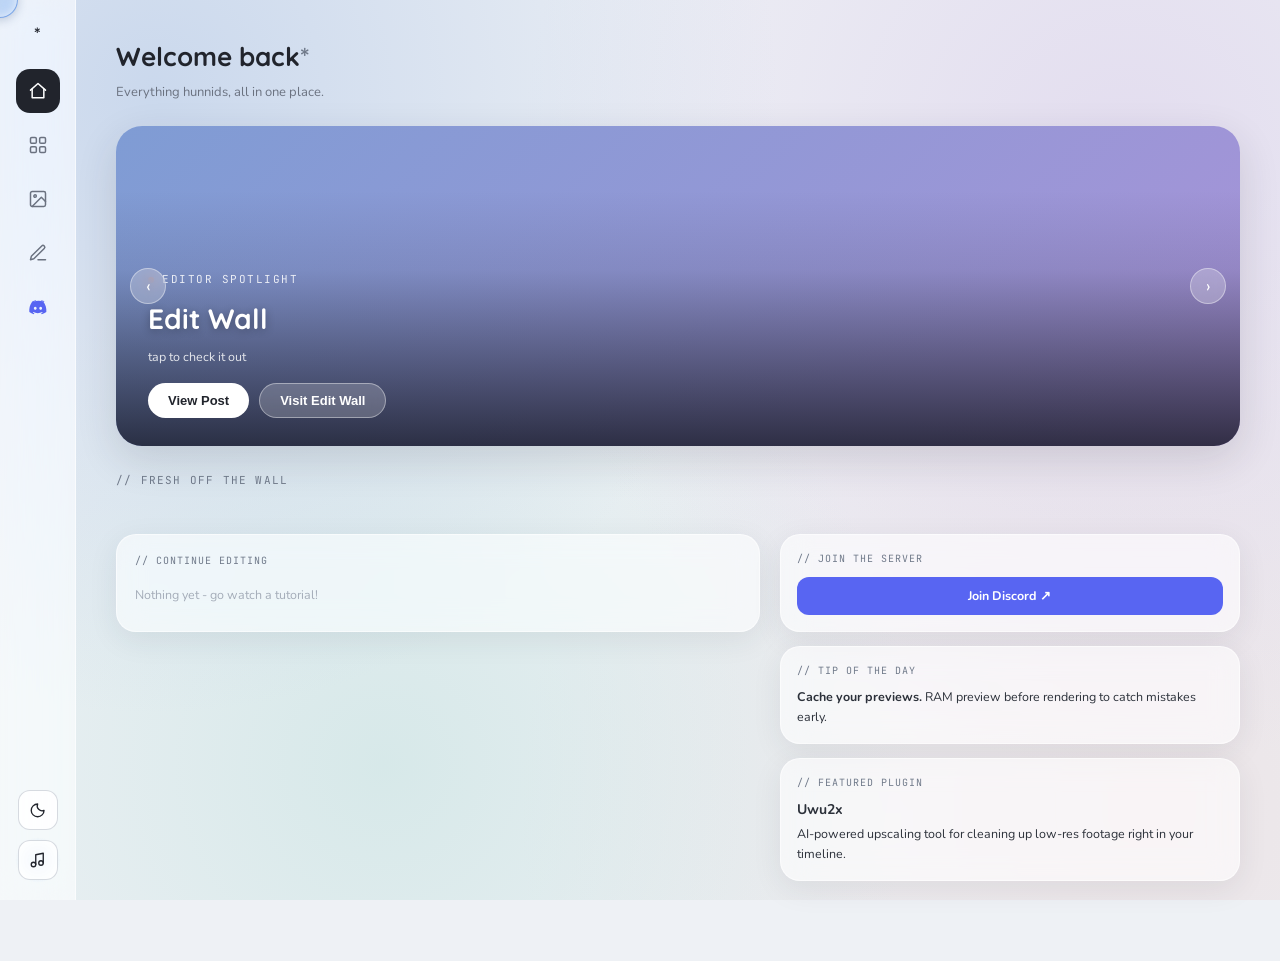
==== index.html @ 521fcea8 "Add files via upload" ====
<!DOCTYPE html>
<html lang="en">
<head>
  <meta charset="UTF-8" />
  <meta name="viewport" content="width=device-width, initial-scale=1.0" />
  <link rel="icon" type="image/png" href="assets/hunnids%20shape%20files/favicon-32.png">
  <link rel="apple-touch-icon" href="assets/hunnids%20shape%20files/favicon-180.png">
  <!-- Cloudflare Web Analytics --><script type='module' src='https://static.cloudflareinsights.com/beacon.min.js' data-cf-beacon='{"token": "41faa7d6bbb0425a99de71b7d1bb3deb"}'></script><!-- End Cloudflare Web Analytics -->
  <title>hunnids*</title>
  <style>
    @import url('https://fonts.googleapis.com/css2?family=Quicksand:wght@500;600;700&family=Nunito:wght@400;500;600;700&family=JetBrains+Mono:wght@400;500&display=swap');

    :root {
      --bg: #eef1f5;
      --bg-card: rgba(255,255,255,0.6);
      --bg-hover: rgba(255,255,255,0.85);
      --border: rgba(255,255,255,0.55);
      --border-hover: rgba(140,150,165,0.35);
      --text-primary: #2c313a;
      --text-secondary: #6b7280;
      --text-muted: #a4acb8;
      --brown: #3a3f4a;
      --brown-dim: #21242c;
      --brown-light: #707a8a;
      --shadow-soft: 0 8px 30px rgba(40,45,60,0.08);
      --shadow-pop: 0 14px 40px rgba(40,45,60,0.14);
    }
    * { box-sizing: border-box; margin: 0; padding: 0; }
    html { scroll-behavior: smooth; scrollbar-width: thin; scrollbar-color: var(--border-hover) transparent; -webkit-text-size-adjust: 100%; text-size-adjust: 100%; }
    a { text-decoration: none; color: inherit; }
    body {
      background: var(--bg);
      background-image:
        radial-gradient(circle at 12% 10%, rgba(173,196,230,0.55) 0%, transparent 45%),
        radial-gradient(circle at 88% 18%, rgba(210,190,230,0.40) 0%, transparent 45%),
        radial-gradient(circle at 30% 85%, rgba(180,220,215,0.40) 0%, transparent 45%),
        radial-gradient(circle at 90% 90%, rgba(230,200,200,0.30) 0%, transparent 45%);
      background-attachment: fixed;
      color: var(--text-primary);
      font-family: 'Nunito', sans-serif;
      font-size: 14px;
      line-height: 1.6;
      min-height: 100vh;
      transition: background-color 0.35s ease, color 0.35s ease;
    }
    body, body * {
      transition: background-color 0.35s ease, border-color 0.35s ease, color 0.25s ease;
    }
    body.dark-mode {
      --bg: #0f1117;
      --bg-card: rgba(22,27,40,0.75);
      --bg-hover: rgba(30,36,54,0.9);
      --border: rgba(255,255,255,0.08);
      --border-hover: rgba(255,255,255,0.15);
      --text-primary: #e8eaf0;
      --text-secondary: #8892a4;
      --text-muted: #4a5268;
      --brown: #8ba0c4;
      --brown-dim: #c4d4f0;
      --brown-light: #5a7aaa;
      --shadow-soft: 0 8px 30px rgba(0,0,0,0.3);
      --shadow-pop: 0 14px 40px rgba(0,0,0,0.5);
    }

    /* ── layout shell: icon rail + main column ── */
    .shell { display: flex; min-height: 100vh; }

    .rail {
      width: 76px; flex-shrink: 0; display: flex; flex-direction: column; align-items: center;
      gap: 10px; padding: 20px 0; background: var(--bg-card); backdrop-filter: blur(16px) saturate(150%);
      border-right: 1px solid var(--border); position: sticky; top: 0; height: 100vh;
    }
    .rail-brand { font-family: 'Quicksand', sans-serif; font-weight: 700; font-size: 18px; color: var(--brown-dim); margin-bottom: 10px; }
    .rail-icon {
      width: 44px; height: 44px; border-radius: 14px; display: flex; align-items: center; justify-content: center;
      color: var(--text-secondary); transition: all 0.15s; position: relative;
    }
    .rail-icon:hover { background: var(--bg-hover); color: var(--brown-dim); }
    .rail-icon.active { background: var(--brown-dim); color: #fff; }
    .rail-spacer { flex: 1; }
    .rail-icon.discord-icon { color: #5865F2; }

    .main-col { flex: 1; min-width: 0; padding: 36px 40px 80px; max-width: 1240px; margin: 0 auto; }
    .hub-greeting { font-family: 'Quicksand', sans-serif; font-size: 26px; font-weight: 700; color: var(--brown-dim); margin-bottom: 4px; }
    .hub-greeting span { color: var(--brown-light); }
    .hub-sub { font-size: 13px; color: var(--text-secondary); margin-bottom: 24px; }

    /* ── hero / spotlight carousel ── */
    .hero {
      position: relative; border-radius: 26px; overflow: hidden; height: 320px;
      background: linear-gradient(135deg, #7f9cd4, #a893d8); box-shadow: var(--shadow-pop); margin-bottom: 14px;
    }
    .hero-bg { position: absolute; inset: 0; background-size: cover; background-position: center; opacity: 0; transition: opacity 0.5s ease; }
    .hero-bg.visible { opacity: 1; }
    .hero-scrim { position: absolute; inset: 0; background: linear-gradient(to top, rgba(10,12,20,0.75), rgba(10,12,20,0.1) 55%, transparent 80%); }
    .hero-content { position: relative; z-index: 1; height: 100%; display: flex; flex-direction: column; justify-content: flex-end; padding: 28px 32px; }
    .hero-eyebrow { font-family: 'JetBrains Mono', monospace; font-size: 11px; color: rgba(255,255,255,0.85); letter-spacing: 1.5px; text-transform: uppercase; margin-bottom: 8px; display:flex; align-items:center; gap:8px; }
    .hero-pulse { width: 6px; height: 6px; border-radius: 50%; background: #e6672f; animation: pulseDot 1.6s ease-in-out infinite; }
    @keyframes pulseDot { 0%,100%{opacity:1} 50%{opacity:0.35} }
    .hero-title { font-family: 'Quicksand', sans-serif; font-size: 28px; font-weight: 700; color: #fff; text-shadow: 0 2px 8px rgba(0,0,0,0.3); margin-bottom: 6px; }
    .hero-meta { font-size: 12.5px; color: rgba(255,255,255,0.85); margin-bottom: 16px; }
    .hero-actions { display: flex; gap: 10px; }
    .hero-btn {
      padding: 9px 20px; border-radius: 20px; font-weight: 700; font-size: 13px; border: none; cursor: pointer;
    }
    .hero-btn--primary { background: #fff; color: var(--brown-dim); }
    .hero-btn--ghost { background: rgba(255,255,255,0.2); color: #fff; backdrop-filter: blur(6px); border: 1px solid rgba(255,255,255,0.4); }
    .hero-arrow {
      position: absolute; top: 50%; transform: translateY(-50%); z-index: 2; width: 36px; height: 36px;
      border-radius: 50%; background: rgba(255,255,255,0.25); backdrop-filter: blur(8px); border: 1px solid rgba(255,255,255,0.4);
      color: #fff; font-size: 18px; cursor: pointer; display: flex; align-items: center; justify-content: center;
      transition: background 0.15s;
    }
    .hero-arrow:hover { background: rgba(255,255,255,0.4); }
    .hero-arrow-left { left: 14px; }
    .hero-arrow-right { right: 14px; }
    .hero-dots { position: absolute; bottom: 14px; right: 20px; display: flex; gap: 6px; z-index: 2; }
    .hero-dot { width: 6px; height: 6px; border-radius: 50%; background: rgba(255,255,255,0.4); cursor: pointer; transition: all 0.2s; }
    .hero-dot.active { width: 18px; border-radius: 3px; background: #fff; }

    /* ── horizontal scroll strip ── */
    .strip-label { font-family: 'JetBrains Mono', monospace; font-size: 11px; color: var(--brown-light); letter-spacing: 1.2px; text-transform: uppercase; margin: 26px 0 10px; }
    .strip-row { display: flex; gap: 12px; overflow-x: auto; padding-bottom: 6px; scrollbar-width: thin; }
    .strip-card {
      flex-shrink: 0; width: 150px; border-radius: 16px; overflow: hidden; background: var(--bg-card);
      border: 1px solid var(--border); box-shadow: var(--shadow-soft); cursor: pointer; transition: transform 0.15s, background-color 0.35s;
    }
    .strip-card:hover { transform: translateY(-3px); }
    .strip-card img { width: 100%; height: 100px; object-fit: cover; display: block; }
    .strip-card-info { padding: 8px 10px; font-size: 11px; }
    .strip-card-user { font-weight: 700; color: var(--text-primary); white-space: nowrap; overflow: hidden; text-overflow: ellipsis; }
    .strip-card-stats { color: var(--text-muted); font-family: 'JetBrains Mono', monospace; font-size: 10px; margin-top: 2px; }

    /* ── lower split: continue editing + widget stack ── */
    .lower-split { display: grid; grid-template-columns: 1.4fr 1fr; gap: 20px; margin-top: 28px; align-items: start; }
    @media (max-width: 900px) { .lower-split { grid-template-columns: 1fr; } }

    .ce-mini-card {
      background: var(--bg-card); backdrop-filter: blur(14px) saturate(150%); border: 1px solid var(--border);
      border-radius: 20px; padding: 18px; box-shadow: var(--shadow-soft);
    }
    .ce-mini-row { display: flex; align-items: center; gap: 10px; padding: 8px 0; border-bottom: 1px solid var(--border); font-size: 12.5px; }
    .ce-mini-row:last-child { border-bottom: none; }
    .ce-mini-badge {
      font-family: 'JetBrains Mono', monospace; font-size: 9px; font-weight: 700; text-transform: uppercase;
      color: var(--brown-light); background: var(--bg-hover); border: 1px solid var(--border-hover);
      border-radius: 6px; padding: 3px 6px; flex-shrink: 0;
    }
    .ce-mini-title { font-weight: 700; white-space: nowrap; overflow: hidden; text-overflow: ellipsis; }

    .widget-stack { display: flex; flex-direction: column; gap: 14px; }
    .w-card {
      border-radius: 20px; background: var(--bg-card); backdrop-filter: blur(14px) saturate(150%);
      border: 1px solid var(--border); box-shadow: var(--shadow-soft); padding: 16px;
    }
    .w-label { font-family: 'JetBrains Mono', monospace; font-size: 10px; color: var(--brown-light); letter-spacing: 1px; text-transform: uppercase; margin-bottom: 8px; }
    .discord-online-row { display: flex; align-items: center; gap: 8px; }
    .discord-btn { display: block; margin-top: 10px; text-align: center; padding: 9px; border-radius: 12px; background: #5865F2; color: #fff; font-weight: 700; font-size: 12.5px; }
    .tip-text, .plugin-text { font-size: 12.5px; }
    .plugin-name { font-weight: 700; font-size: 14px; margin-bottom: 3px; }

    .toggle-row { display: flex; gap: 8px; margin-top: 4px; }
    .rail-toggle {
      width: 40px; height: 40px; border-radius: 12px; border: 1px solid var(--border-hover); background: var(--bg-hover);
      color: var(--brown-dim); cursor: pointer; display: flex; align-items: center; justify-content: center; position: relative; overflow: visible;
    }

    @media (max-width: 700px) {
      .rail { display: none; }
      .main-col { padding: 24px 16px 60px; }
      .hero { height: 240px; }
      .hero-title { font-size: 20px; }
    }
  </style>
</head>
<body>

<div class="shell">
  <nav class="rail">
    <div class="rail-brand">*</div>
    <a class="rail-icon active" href="index.html" title="Home">
      <svg viewBox="0 0 24 24" width="20" height="20" fill="none" stroke="currentColor" stroke-width="1.8" stroke-linecap="round" stroke-linejoin="round"><path d="M3 11l9-8 9 8"/><path d="M5 10v10h14V10"/></svg>
    </a>
    <a class="rail-icon" href="resources.html" title="Resources">
      <svg viewBox="0 0 24 24" width="20" height="20" fill="none" stroke="currentColor" stroke-width="1.8" stroke-linecap="round" stroke-linejoin="round"><rect x="3" y="3" width="7" height="7" rx="1.5"/><rect x="14" y="3" width="7" height="7" rx="1.5"/><rect x="3" y="14" width="7" height="7" rx="1.5"/><rect x="14" y="14" width="7" height="7" rx="1.5"/></svg>
    </a>
    <a class="rail-icon" href="art-wall.html" title="Art Wall">
      <svg viewBox="0 0 24 24" width="20" height="20" fill="none" stroke="currentColor" stroke-width="1.8" stroke-linecap="round" stroke-linejoin="round"><rect x="3" y="3" width="18" height="18" rx="2"/><circle cx="8.5" cy="8.5" r="1.5"/><path d="M21 15l-5-5L5 21"/></svg>
    </a>
    <a class="rail-icon" href="edit-wall.html" title="Edit Wall">
      <svg viewBox="0 0 24 24" width="20" height="20" fill="none" stroke="currentColor" stroke-width="1.8" stroke-linecap="round" stroke-linejoin="round"><path d="M12 20h9"/><path d="M16.5 3.5a2.1 2.1 0 0 1 3 3L7 19l-4 1 1-4Z"/></svg>
    </a>
    <a class="rail-icon discord-icon" href="https://discord.gg/AcuUU2zpdD" target="_blank" title="Join Discord">
      <svg viewBox="0 0 24 24" width="20" height="20" fill="currentColor"><path d="M20.3 5.3A17.6 17.6 0 0 0 15.9 4l-.3.6a12.9 12.9 0 0 1 3.7 1.4 15.5 15.5 0 0 0-13.2 0 12 12 0 0 1 3.7-1.4L9.5 4a17.5 17.5 0 0 0-4.4 1.3C2 9.6 1.3 13.8 1.6 18a17.7 17.7 0 0 0 5.3 2.6l.8-1.2a11.6 11.6 0 0 1-1.9-.9l.5-.4a12.6 12.6 0 0 0 10.8 0l.5.4a11.6 11.6 0 0 1-1.9.9l.8 1.2A17.6 17.6 0 0 0 22 18c.4-4.8-.8-9-3.7-12.7ZM8.7 15.4c-.9 0-1.7-.9-1.7-1.9s.7-1.9 1.7-1.9 1.7.9 1.7 1.9-.8 1.9-1.7 1.9Zm6.5 0c-.9 0-1.7-.9-1.7-1.9s.7-1.9 1.7-1.9 1.7.9 1.7 1.9-.7 1.9-1.7 1.9Z"/></svg>
    </a>
    <div class="rail-spacer"></div>
    <button class="rail-icon rail-toggle" onclick="toggleDark()" id="dark-toggle" title="Toggle dark mode">
      <svg class="theme-icon theme-icon--moon" viewBox="0 0 24 24" width="18" height="18" fill="none" stroke="currentColor" stroke-width="1.8" stroke-linecap="round" stroke-linejoin="round"><path d="M20 12.5A8.5 8.5 0 1 1 11.5 4a6.5 6.5 0 0 0 8.5 8.5z"/></svg>
      <svg class="theme-icon theme-icon--sun" viewBox="0 0 24 24" width="18" height="18" fill="none" stroke="currentColor" stroke-width="1.8" stroke-linecap="round" stroke-linejoin="round" style="display:none"><circle cx="12" cy="12" r="4"/><path d="M12 2v2M12 20v2M4 12H2M22 12h-2M5 5l1.4 1.4M17.6 17.6L19 19M19 5l-1.4 1.4M6.4 17.6L5 19"/></svg>
    </button>
    <button class="rail-icon rail-toggle" onclick="toggleMusic()" id="music-toggle" title="Now playing">
      <svg viewBox="0 0 24 24" width="18" height="18" fill="none" stroke="currentColor" stroke-width="1.8" stroke-linecap="round" stroke-linejoin="round"><path d="M9 18V5l10-2v13"/><circle cx="6" cy="18" r="3"/><circle cx="16" cy="16" r="3"/></svg>
    </button>
  </nav>

  <div class="main-col">
    <div class="hub-greeting">Welcome back<span>*</span></div>
    <div class="hub-sub">Everything hunnids, all in one place.</div>

    <!-- Hero: Editor Spotlight carousel -->
    <div class="hero" id="hero">
      <div class="hero-bg" id="hero-bg-a"></div>
      <div class="hero-bg" id="hero-bg-b"></div>
      <div class="hero-scrim"></div>
      <div class="hero-content">
        <div class="hero-eyebrow"><span class="hero-pulse"></span> Editor Spotlight</div>
        <div class="hero-title" id="hero-title">Loading...</div>
        <div class="hero-meta" id="hero-meta"></div>
        <div class="hero-actions">
          <button class="hero-btn hero-btn--primary" onclick="location.href='edit-wall.html'">View Post</button>
          <button class="hero-btn hero-btn--ghost" onclick="location.href='edit-wall.html'">Visit Edit Wall</button>
        </div>
      </div>
      <div class="hero-arrow hero-arrow-left" onclick="heroPrev()">‹</div>
      <div class="hero-arrow hero-arrow-right" onclick="heroNext()">›</div>
      <div class="hero-dots" id="hero-dots"></div>
    </div>

    <div class="strip-label">// fresh off the wall</div>
    <div class="strip-row" id="strip-row">
      <div class="strip-card"><div style="height:100px; display:flex; align-items:center; justify-content:center; color:var(--text-muted); font-size:11px;">loading...</div></div>
    </div>

    <div class="lower-split">
      <div class="ce-mini-card">
        <div class="w-label">// continue editing</div>
        <div id="ce-mini-list"><div class="ce-mini-row" style="color:var(--text-muted)">Nothing yet - go watch a tutorial!</div></div>
      </div>

      <div class="widget-stack">
        <div class="w-card">
          <div class="w-label">// join the server</div>
          <div id="discord-widget-hub">
            <div class="discord-online-row"><span style="width:7px;height:7px;border-radius:50%;background:var(--text-muted);"></span> loading...</div>
          </div>
        </div>
        <div class="w-card">
          <div class="w-label">// tip of the day</div>
          <div class="tip-text" id="tip-text">Loading...</div>
        </div>
        <a class="w-card" href="resources.html" id="plugin-card">
          <div class="w-label">// featured plugin</div>
          <div class="plugin-name" id="plugin-name">Loading...</div>
          <div class="plugin-text" id="plugin-text"></div>
        </a>
      </div>
    </div>
  </div>
</div>

<script>
  function toggleDark() {
    const isDark = document.body.classList.toggle('dark-mode');
    localStorage.setItem('hunnids-theme', isDark ? 'dark' : 'light');
    setThemeIcon(isDark);
  }
  function setThemeIcon(isDark) {
    const btn = document.getElementById('dark-toggle');
    if (!btn) return;
    btn.querySelector('.theme-icon--moon').style.display = isDark ? 'none' : 'block';
    btn.querySelector('.theme-icon--sun').style.display = isDark ? 'block' : 'none';
  }
  if (localStorage.getItem('hunnids-theme') === 'dark') {
    document.body.classList.add('dark-mode');
    setThemeIcon(true);
  }
  function toggleMusic() {
    if (window.HunnidsMiniplayer) window.HunnidsMiniplayer.toggle();
  }

  const API_BASE = 'https://hunnids-discord-bot.onrender.com';
  const TOKEN_KEY = 'hunnids_token';
  const token = localStorage.getItem(TOKEN_KEY);

  function escapeHtml(str) {
    return (str || '').replace(/[&<>"']/g, c => ({'&':'&amp;','<':'&lt;','>':'&gt;','"':'&quot;',"'":'&#39;'}[c]));
  }

  // ── Hero carousel: top 5 most recent Edit Wall posts ──
  let heroPosts = [];
  let heroIndex = 0;
  let heroTimer = null;
  let heroActiveLayer = 'a';

  function renderHero() {
    if (heroPosts.length === 0) return;
    const post = heroPosts[heroIndex];

    const showingEl = document.getElementById(`hero-bg-${heroActiveLayer}`);
    const nextLayer = heroActiveLayer === 'a' ? 'b' : 'a';
    const hiddenEl = document.getElementById(`hero-bg-${nextLayer}`);

    hiddenEl.style.backgroundImage = `url(${post.image_url})`;
    // Force the browser to register the new image before fading it in,
    // otherwise the opacity transition can fire before the image loads.
    requestAnimationFrame(() => {
      hiddenEl.classList.add('visible');
      showingEl.classList.remove('visible');
    });
    heroActiveLayer = nextLayer;

    document.getElementById('hero-title').textContent = post.username || 'unknown';
    document.getElementById('hero-meta').textContent = `♥ ${post.like_count} · 💬 ${post.comment_count}`;
    document.getElementById('hero-dots').innerHTML = heroPosts.map((_, i) =>
      `<div class="hero-dot ${i === heroIndex ? 'active' : ''}" onclick="heroGoTo(${i})"></div>`
    ).join('');
  }
  function heroGoTo(i) { heroIndex = i; renderHero(); resetHeroTimer(); }
  function heroNext() { heroIndex = (heroIndex + 1) % heroPosts.length; renderHero(); resetHeroTimer(); }
  function heroPrev() { heroIndex = (heroIndex - 1 + heroPosts.length) % heroPosts.length; renderHero(); resetHeroTimer(); }
  function resetHeroTimer() {
    clearInterval(heroTimer);
    if (heroPosts.length > 1) heroTimer = setInterval(heroNext, 6000);
  }

  fetch(`${API_BASE}/api/posts?offset=0`)
    .then(r => r.json())
    .then(data => {
      heroPosts = (data.posts || []).slice(0, 5);
      if (heroPosts.length === 0) {
        document.getElementById('hero-title').textContent = 'Nothing posted yet';
        document.getElementById('hero-meta').textContent = 'be the first on the Edit Wall';
        document.querySelector('.hero-arrow-left').style.display = 'none';
        document.querySelector('.hero-arrow-right').style.display = 'none';
        return;
      }
      renderHero();
      resetHeroTimer();

      // Fresh off the wall strip
      const strip = document.getElementById('strip-row');
      strip.innerHTML = heroPosts.map(p => `
        <div class="strip-card" onclick="location.href='edit-wall.html'">
          <img src="${p.image_url}" alt="" loading="lazy" />
          <div class="strip-card-info">
            <div class="strip-card-user">${escapeHtml(p.username || 'unknown')}</div>
            <div class="strip-card-stats">♥ ${p.like_count} · 💬 ${p.comment_count}</div>
          </div>
        </div>
      `).join('');
    })
    .catch(() => {
      document.getElementById('hero-title').textContent = 'Edit Wall';
      document.getElementById('hero-meta').textContent = 'tap to check it out';
      document.getElementById('strip-row').innerHTML = '';
    });

  // ── Continue Editing mini list (reuses the same localStorage data as the Resources page) ──
  (function loadContinueEditingMini() {
    try {
      const viewed = JSON.parse(localStorage.getItem('hunnids_recently_viewed')) || [];
      const list = document.getElementById('ce-mini-list');
      if (viewed.length === 0) return;
      list.innerHTML = viewed.slice(0, 5).map(item => `
        <div class="ce-mini-row">
          <span class="ce-mini-badge">${escapeHtml(item.type || '')}</span>
          <span class="ce-mini-title">${escapeHtml((item.meta && item.meta.title) || item.id)}</span>
        </div>
      `).join('');
    } catch (e) {}
  })();

  // ── Join the Server (Discord widget) ──
  (function loadDiscordWidget() {
    const el = document.getElementById('discord-widget-hub');
    const inviteFallback = 'https://discord.gg/AcuUU2zpdD';
    fetch('https://discord.com/api/guilds/1220589442775908372/widget.json')
      .then(r => r.json())
      .then(data => {
        const inviteUrl = data.instant_invite || inviteFallback;
        const online = data.presence_count ?? '—';
        el.innerHTML = `
          <div class="discord-online-row">
            <span style="width:7px;height:7px;border-radius:50%;background:#3ba55c;box-shadow:0 0 6px #3ba55c;"></span>
            <span style="font-weight:700; font-size:13px;">${online} online</span>
          </div>
          <a class="discord-btn" href="${inviteUrl}" target="_blank">Join Discord ↗</a>
        `;
      })
      .catch(() => {
        el.innerHTML = `<a class="discord-btn" href="${inviteFallback}" target="_blank">Join Discord ↗</a>`;
      });
  })();

  // ── Tip of the Day ──
  const TIPS = [
    "<strong>Use proxies.</strong> If AE is running slow, create proxy files for your heavy footage.",
    "<strong>Pre-compose often.</strong> Keep your layer stack organized so you don't lose track of effects.",
    "<strong>Cache your previews.</strong> RAM preview before rendering to catch mistakes early.",
    "<strong>Name your layers.</strong> Future-you will thank present-you when revisiting a project.",
    "<strong>Save incrementally.</strong> Ctrl/Cmd+Shift+S every so often - version history is a lifesaver.",
  ];
  document.getElementById('tip-text').innerHTML = TIPS[Math.floor(Date.now() / 86400000) % TIPS.length];
</script>

<script src="resources.js"></script>
<script>
  (function loadFeaturedPlugin() {
    try {
      const featured = (typeof resources !== 'undefined' ? resources : []).filter(r => r.featured);
      const pick = featured[Math.floor(Date.now() / 86400000) % (featured.length || 1)];
      const card = document.getElementById('plugin-card');
      if (pick) {
        document.getElementById('plugin-name').textContent = pick.name;
        document.getElementById('plugin-text').textContent = pick.desc || 'tap to view →';
        if (pick.link) {
          card.href = pick.link;
          card.target = '_blank';
        }
      } else {
        document.getElementById('plugin-name').textContent = 'Browse Resources';
        document.getElementById('plugin-text').textContent = 'plugins, extensions, and more →';
      }
    } catch (e) {
      document.getElementById('plugin-name').textContent = 'Browse Resources';
      document.getElementById('plugin-text').textContent = 'plugins, extensions, and more →';
    }
  })();
</script>

<script src="sounds.js"></script>
<script src="music.js"></script>
<script src="miniplayer.js"></script>
<script src="cursor.js"></script>
</body>
</html>
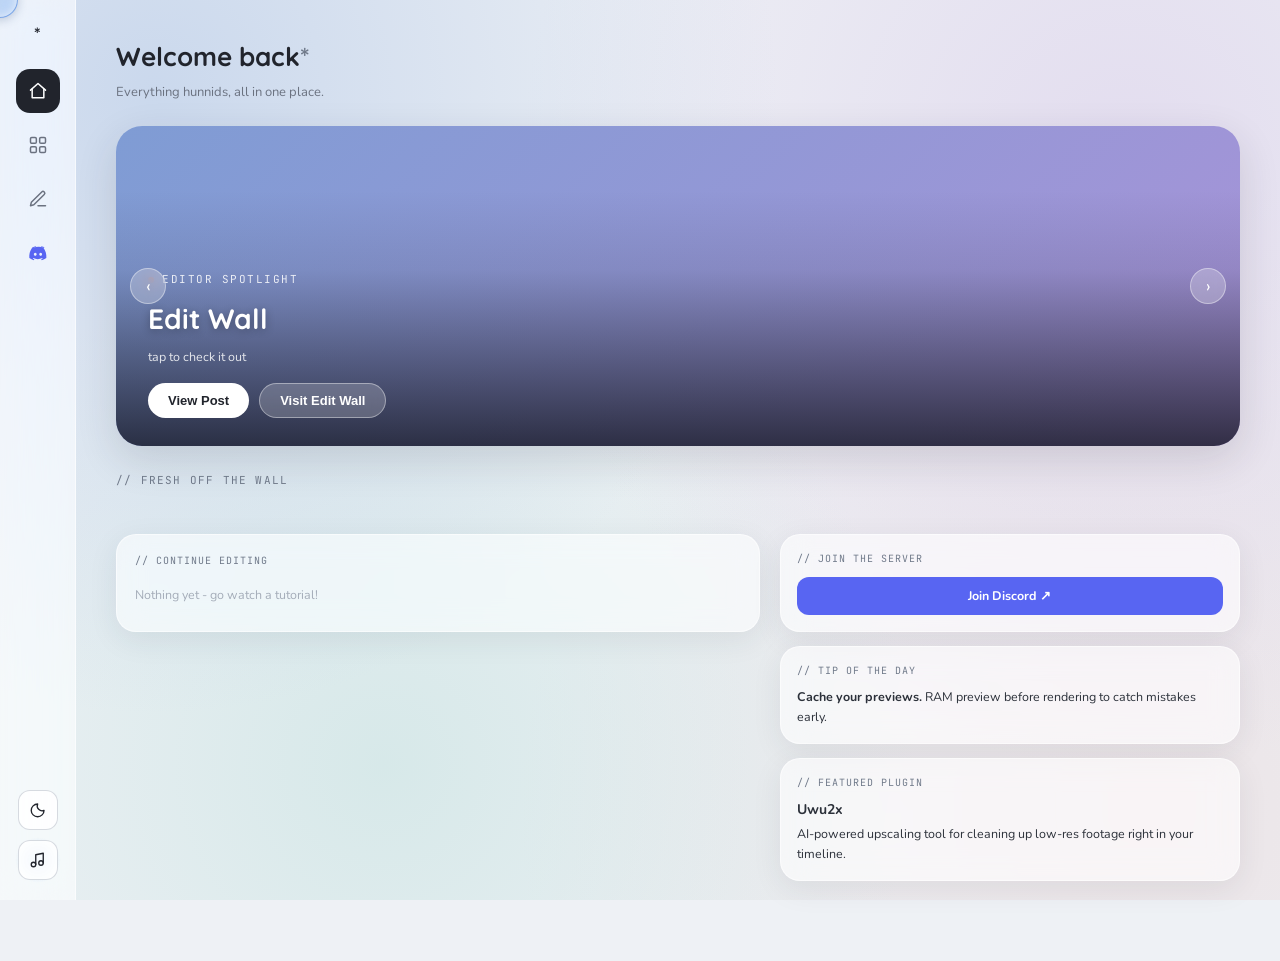
==== commit dbe8bff8: "Add files via upload" ====
--- a/index.html
+++ b/index.html
@@ -183,9 +183,6 @@
     </a>
     <a class="rail-icon" href="resources.html" title="Resources">
       <svg viewBox="0 0 24 24" width="20" height="20" fill="none" stroke="currentColor" stroke-width="1.8" stroke-linecap="round" stroke-linejoin="round"><rect x="3" y="3" width="7" height="7" rx="1.5"/><rect x="14" y="3" width="7" height="7" rx="1.5"/><rect x="3" y="14" width="7" height="7" rx="1.5"/><rect x="14" y="14" width="7" height="7" rx="1.5"/></svg>
-    </a>
-    <a class="rail-icon" href="art-wall.html" title="Art Wall">
-      <svg viewBox="0 0 24 24" width="20" height="20" fill="none" stroke="currentColor" stroke-width="1.8" stroke-linecap="round" stroke-linejoin="round"><rect x="3" y="3" width="18" height="18" rx="2"/><circle cx="8.5" cy="8.5" r="1.5"/><path d="M21 15l-5-5L5 21"/></svg>
     </a>
     <a class="rail-icon" href="edit-wall.html" title="Edit Wall">
       <svg viewBox="0 0 24 24" width="20" height="20" fill="none" stroke="currentColor" stroke-width="1.8" stroke-linecap="round" stroke-linejoin="round"><path d="M12 20h9"/><path d="M16.5 3.5a2.1 2.1 0 0 1 3 3L7 19l-4 1 1-4Z"/></svg>
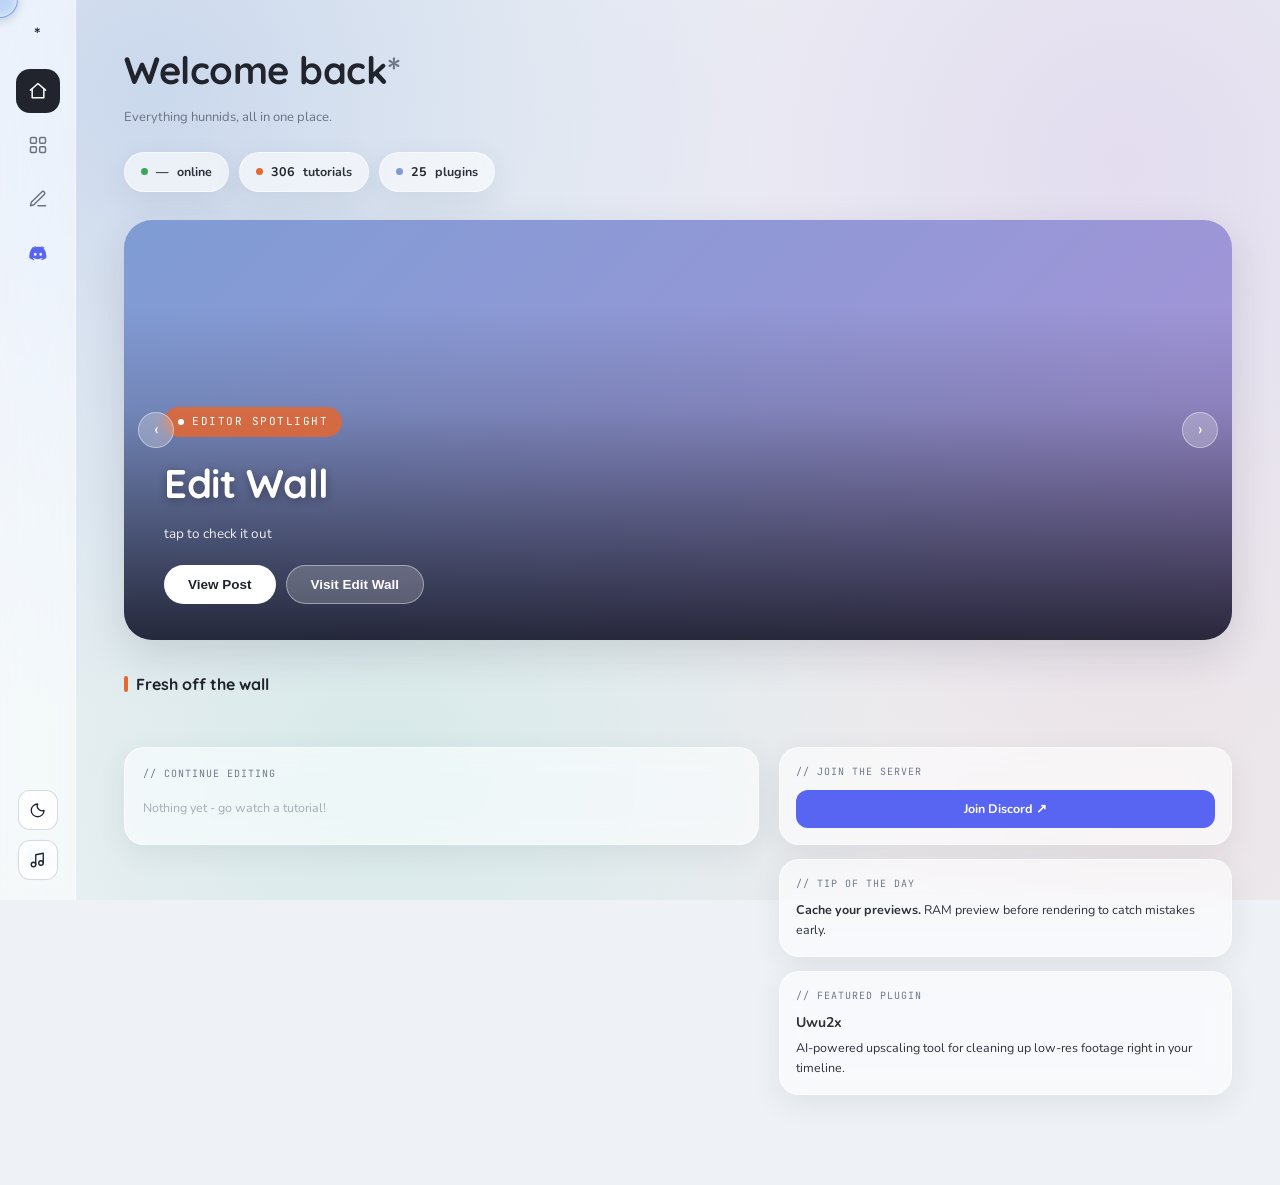
==== commit 32a165e1: "Add files via upload" ====
--- a/index.html
+++ b/index.html
@@ -80,28 +80,41 @@
     .rail-spacer { flex: 1; }
     .rail-icon.discord-icon { color: #5865F2; }
 
-    .main-col { flex: 1; min-width: 0; padding: 36px 40px 80px; max-width: 1240px; margin: 0 auto; }
-    .hub-greeting { font-family: 'Quicksand', sans-serif; font-size: 26px; font-weight: 700; color: var(--brown-dim); margin-bottom: 4px; }
+    .main-col { flex: 1; min-width: 0; padding: 40px 48px 90px; max-width: 1400px; margin: 0 auto; }
+    .hub-greeting { font-family: 'Quicksand', sans-serif; font-size: 38px; font-weight: 700; color: var(--brown-dim); margin-bottom: 6px; letter-spacing: -0.5px; }
     .hub-greeting span { color: var(--brown-light); }
     .hub-sub { font-size: 13px; color: var(--text-secondary); margin-bottom: 24px; }
 
+    .stat-pills { display: flex; gap: 10px; margin-bottom: 28px; flex-wrap: wrap; }
+    .stat-pill {
+      display: flex; align-items: center; gap: 8px; padding: 9px 16px; border-radius: 30px;
+      background: var(--bg-card); backdrop-filter: blur(10px); border: 1px solid var(--border);
+      font-size: 12.5px; font-weight: 700; box-shadow: var(--shadow-soft);
+    }
+    .stat-pill .dot { width: 7px; height: 7px; border-radius: 50%; flex-shrink: 0; }
+    .stat-pill .num { color: var(--brown-dim); }
+
     /* ── hero / spotlight carousel ── */
     .hero {
-      position: relative; border-radius: 26px; overflow: hidden; height: 320px;
-      background: linear-gradient(135deg, #7f9cd4, #a893d8); box-shadow: var(--shadow-pop); margin-bottom: 14px;
+      position: relative; border-radius: 28px; overflow: hidden; height: 420px;
+      background: linear-gradient(135deg, #7f9cd4, #a893d8); box-shadow: var(--shadow-pop); margin-bottom: 18px;
     }
     .hero-bg { position: absolute; inset: 0; background-size: cover; background-position: center; opacity: 0; transition: opacity 0.5s ease; }
     .hero-bg.visible { opacity: 1; }
-    .hero-scrim { position: absolute; inset: 0; background: linear-gradient(to top, rgba(10,12,20,0.75), rgba(10,12,20,0.1) 55%, transparent 80%); }
-    .hero-content { position: relative; z-index: 1; height: 100%; display: flex; flex-direction: column; justify-content: flex-end; padding: 28px 32px; }
-    .hero-eyebrow { font-family: 'JetBrains Mono', monospace; font-size: 11px; color: rgba(255,255,255,0.85); letter-spacing: 1.5px; text-transform: uppercase; margin-bottom: 8px; display:flex; align-items:center; gap:8px; }
-    .hero-pulse { width: 6px; height: 6px; border-radius: 50%; background: #e6672f; animation: pulseDot 1.6s ease-in-out infinite; }
+    .hero-scrim { position: absolute; inset: 0; background: linear-gradient(to top, rgba(10,12,20,0.8), rgba(10,12,20,0.15) 55%, transparent 80%); }
+    .hero-content { position: relative; z-index: 1; height: 100%; display: flex; flex-direction: column; justify-content: flex-end; padding: 36px 40px; }
+    .hero-eyebrow {
+      display: inline-flex; align-items: center; gap: 8px; width: fit-content;
+      font-family: 'JetBrains Mono', monospace; font-size: 11px; color: #fff; letter-spacing: 1.5px; text-transform: uppercase;
+      margin-bottom: 14px; background: rgba(230,103,47,0.85); backdrop-filter: blur(6px); padding: 6px 14px; border-radius: 20px;
+    }
+    .hero-pulse { width: 6px; height: 6px; border-radius: 50%; background: #fff; animation: pulseDot 1.6s ease-in-out infinite; }
     @keyframes pulseDot { 0%,100%{opacity:1} 50%{opacity:0.35} }
-    .hero-title { font-family: 'Quicksand', sans-serif; font-size: 28px; font-weight: 700; color: #fff; text-shadow: 0 2px 8px rgba(0,0,0,0.3); margin-bottom: 6px; }
-    .hero-meta { font-size: 12.5px; color: rgba(255,255,255,0.85); margin-bottom: 16px; }
+    .hero-title { font-family: 'Quicksand', sans-serif; font-size: 40px; font-weight: 700; color: #fff; text-shadow: 0 2px 10px rgba(0,0,0,0.35); margin-bottom: 8px; letter-spacing: -0.5px; }
+    .hero-meta { font-size: 13.5px; color: rgba(255,255,255,0.9); margin-bottom: 20px; }
     .hero-actions { display: flex; gap: 10px; }
     .hero-btn {
-      padding: 9px 20px; border-radius: 20px; font-weight: 700; font-size: 13px; border: none; cursor: pointer;
+      padding: 11px 24px; border-radius: 24px; font-weight: 700; font-size: 13.5px; border: none; cursor: pointer;
     }
     .hero-btn--primary { background: #fff; color: var(--brown-dim); }
     .hero-btn--ghost { background: rgba(255,255,255,0.2); color: #fff; backdrop-filter: blur(6px); border: 1px solid rgba(255,255,255,0.4); }
@@ -119,17 +132,21 @@
     .hero-dot.active { width: 18px; border-radius: 3px; background: #fff; }
 
     /* ── horizontal scroll strip ── */
-    .strip-label { font-family: 'JetBrains Mono', monospace; font-size: 11px; color: var(--brown-light); letter-spacing: 1.2px; text-transform: uppercase; margin: 26px 0 10px; }
-    .strip-row { display: flex; gap: 12px; overflow-x: auto; padding-bottom: 6px; scrollbar-width: thin; }
+    .strip-label {
+      display: flex; align-items: center; gap: 8px; font-family: 'Quicksand', sans-serif; font-size: 16px; font-weight: 700;
+      color: var(--brown-dim); margin: 32px 0 14px;
+    }
+    .strip-label::before { content: ''; width: 4px; height: 16px; border-radius: 3px; background: #e6672f; }
+    .strip-row { display: flex; gap: 14px; overflow-x: auto; padding-bottom: 8px; scrollbar-width: thin; }
     .strip-card {
-      flex-shrink: 0; width: 150px; border-radius: 16px; overflow: hidden; background: var(--bg-card);
+      flex-shrink: 0; width: 190px; border-radius: 18px; overflow: hidden; background: var(--bg-card);
       border: 1px solid var(--border); box-shadow: var(--shadow-soft); cursor: pointer; transition: transform 0.15s, background-color 0.35s;
     }
-    .strip-card:hover { transform: translateY(-3px); }
-    .strip-card img { width: 100%; height: 100px; object-fit: cover; display: block; }
-    .strip-card-info { padding: 8px 10px; font-size: 11px; }
-    .strip-card-user { font-weight: 700; color: var(--text-primary); white-space: nowrap; overflow: hidden; text-overflow: ellipsis; }
-    .strip-card-stats { color: var(--text-muted); font-family: 'JetBrains Mono', monospace; font-size: 10px; margin-top: 2px; }
+    .strip-card:hover { transform: translateY(-4px); box-shadow: var(--shadow-pop); }
+    .strip-card img { width: 100%; height: 140px; object-fit: cover; display: block; }
+    .strip-card-info { padding: 10px 12px; font-size: 12px; }
+    .strip-card-user { font-weight: 700; color: var(--text-primary); white-space: nowrap; overflow: hidden; text-overflow: ellipsis; font-size: 13px; }
+    .strip-card-stats { color: var(--text-muted); font-family: 'JetBrains Mono', monospace; font-size: 10.5px; margin-top: 3px; }
 
     /* ── lower split: continue editing + widget stack ── */
     .lower-split { display: grid; grid-template-columns: 1.4fr 1fr; gap: 20px; margin-top: 28px; align-items: start; }
@@ -204,6 +221,12 @@
     <div class="hub-greeting">Welcome back<span>*</span></div>
     <div class="hub-sub">Everything hunnids, all in one place.</div>
 
+    <div class="stat-pills" id="stat-pills">
+      <div class="stat-pill"><span class="dot" style="background:#3ba55c"></span> <span class="num" id="pill-online">—</span> online</div>
+      <div class="stat-pill"><span class="dot" style="background:#e6672f"></span> <span class="num" id="pill-tutorials">—</span> tutorials</div>
+      <div class="stat-pill"><span class="dot" style="background:#7f9cd4"></span> <span class="num" id="pill-plugins">—</span> plugins</div>
+    </div>
+
     <!-- Hero: Editor Spotlight carousel -->
     <div class="hero" id="hero">
       <div class="hero-bg" id="hero-bg-a"></div>
@@ -223,7 +246,7 @@
       <div class="hero-dots" id="hero-dots"></div>
     </div>
 
-    <div class="strip-label">// fresh off the wall</div>
+    <div class="strip-label">Fresh off the wall</div>
     <div class="strip-row" id="strip-row">
       <div class="strip-card"><div style="height:100px; display:flex; align-items:center; justify-content:center; color:var(--text-muted); font-size:11px;">loading...</div></div>
     </div>
@@ -376,13 +399,18 @@
       .then(data => {
         const inviteUrl = data.instant_invite || inviteFallback;
         const online = data.presence_count ?? '—';
+        const avatars = (data.members || []).slice(0, 5).map(m =>
+          `<img src="${m.avatar_url}" alt="" title="${m.username}" style="width:26px; height:26px; border-radius:50%; border:2px solid var(--bg-card); margin-left:-8px; box-shadow: var(--shadow-soft);" />`
+        ).join('');
         el.innerHTML = `
           <div class="discord-online-row">
             <span style="width:7px;height:7px;border-radius:50%;background:#3ba55c;box-shadow:0 0 6px #3ba55c;"></span>
             <span style="font-weight:700; font-size:13px;">${online} online</span>
           </div>
+          ${avatars ? `<div style="display:flex; padding-left:8px; margin-top:6px;">${avatars}</div>` : ''}
           <a class="discord-btn" href="${inviteUrl}" target="_blank">Join Discord ↗</a>
         `;
+        document.getElementById('pill-online').textContent = online;
       })
       .catch(() => {
         el.innerHTML = `<a class="discord-btn" href="${inviteFallback}" target="_blank">Join Discord ↗</a>`;
@@ -401,6 +429,7 @@
 </script>
 
 <script src="resources.js"></script>
+<script src="tutorials-data.js"></script>
 <script>
   (function loadFeaturedPlugin() {
     try {
@@ -422,6 +451,13 @@
       document.getElementById('plugin-name').textContent = 'Browse Resources';
       document.getElementById('plugin-text').textContent = 'plugins, extensions, and more →';
     }
+
+    try {
+      const pluginCount = (typeof resources !== 'undefined' ? resources : []).length;
+      document.getElementById('pill-plugins').textContent = pluginCount;
+      const tutorialCount = typeof tutorials !== 'undefined' ? tutorials.length : (typeof guides !== 'undefined' ? guides.length : '—');
+      document.getElementById('pill-tutorials').textContent = tutorialCount;
+    } catch (e) {}
   })();
 </script>
 
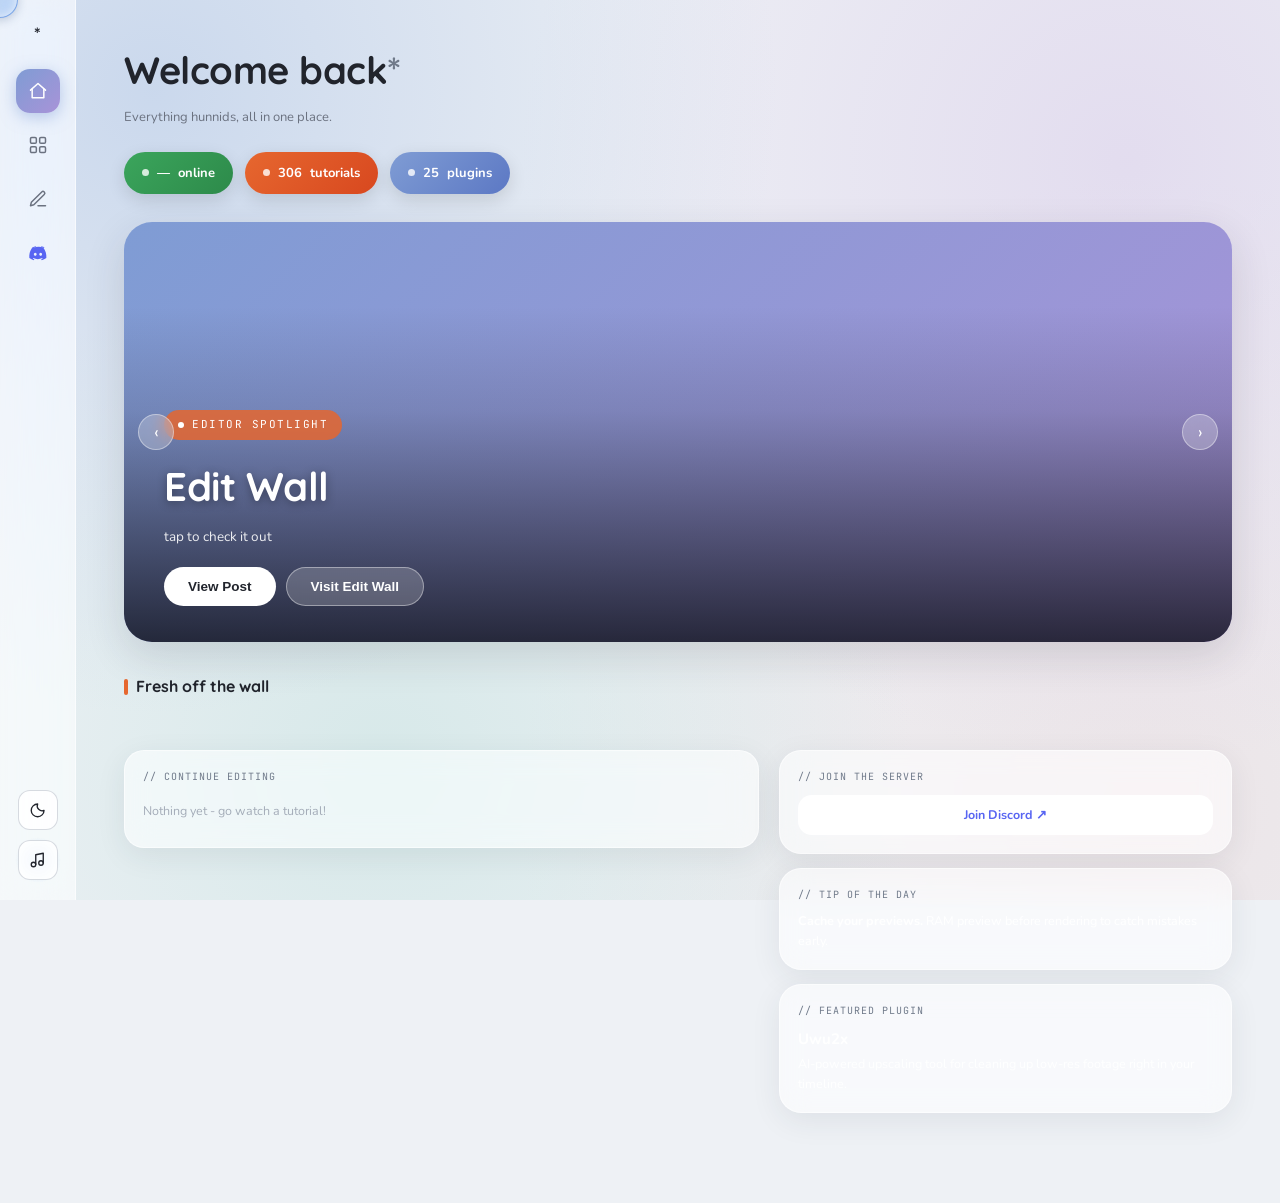
==== commit 1be41ae3: "Add files via upload" ====
--- a/index.html
+++ b/index.html
@@ -76,7 +76,7 @@
       color: var(--text-secondary); transition: all 0.15s; position: relative;
     }
     .rail-icon:hover { background: var(--bg-hover); color: var(--brown-dim); }
-    .rail-icon.active { background: var(--brown-dim); color: #fff; }
+    .rail-icon.active { background: linear-gradient(135deg, #7f9cd4, #a893d8); color: #fff; box-shadow: 0 4px 16px rgba(127,156,212,0.5); }
     .rail-spacer { flex: 1; }
     .rail-icon.discord-icon { color: #5865F2; }
 
@@ -85,14 +85,16 @@
     .hub-greeting span { color: var(--brown-light); }
     .hub-sub { font-size: 13px; color: var(--text-secondary); margin-bottom: 24px; }
 
-    .stat-pills { display: flex; gap: 10px; margin-bottom: 28px; flex-wrap: wrap; }
+    .stat-pills { display: flex; gap: 12px; margin-bottom: 28px; flex-wrap: wrap; }
     .stat-pill {
-      display: flex; align-items: center; gap: 8px; padding: 9px 16px; border-radius: 30px;
-      background: var(--bg-card); backdrop-filter: blur(10px); border: 1px solid var(--border);
-      font-size: 12.5px; font-weight: 700; box-shadow: var(--shadow-soft);
-    }
-    .stat-pill .dot { width: 7px; height: 7px; border-radius: 50%; flex-shrink: 0; }
-    .stat-pill .num { color: var(--brown-dim); }
+      display: flex; align-items: center; gap: 8px; padding: 11px 18px; border-radius: 30px;
+      color: #fff; font-size: 13px; font-weight: 700; box-shadow: 0 6px 18px rgba(0,0,0,0.12);
+    }
+    .stat-pill.online { background: linear-gradient(135deg, #3ba55c, #2d8a4a); }
+    .stat-pill.tutorials { background: linear-gradient(135deg, #e6672f, #d8481f); }
+    .stat-pill.plugins { background: linear-gradient(135deg, #7f9cd4, #5c78c4); }
+    .stat-pill .dot { width: 7px; height: 7px; border-radius: 50%; background: rgba(255,255,255,0.8); flex-shrink: 0; }
+    .stat-pill .num { color: #fff; }
 
     /* ── hero / spotlight carousel ── */
     .hero {
@@ -167,14 +169,38 @@
 
     .widget-stack { display: flex; flex-direction: column; gap: 14px; }
     .w-card {
-      border-radius: 20px; background: var(--bg-card); backdrop-filter: blur(14px) saturate(150%);
-      border: 1px solid var(--border); box-shadow: var(--shadow-soft); padding: 16px;
+      border-radius: 22px; background: var(--bg-card); backdrop-filter: blur(14px) saturate(150%);
+      border: 1px solid var(--border); box-shadow: var(--shadow-soft); padding: 18px;
     }
     .w-label { font-family: 'JetBrains Mono', monospace; font-size: 10px; color: var(--brown-light); letter-spacing: 1px; text-transform: uppercase; margin-bottom: 8px; }
+
+    /* color-blocked widget treatments, committing to the reference's
+       vivid gradient credit-card style instead of neutral glass */
+    .discord-card {
+      background: linear-gradient(135deg, #5865F2, #4752c4); border: none; color: #fff;
+      box-shadow: 0 10px 28px rgba(88,101,242,0.35);
+    }
+    .discord-card .w-label { color: rgba(255,255,255,0.75); }
     .discord-online-row { display: flex; align-items: center; gap: 8px; }
-    .discord-btn { display: block; margin-top: 10px; text-align: center; padding: 9px; border-radius: 12px; background: #5865F2; color: #fff; font-weight: 700; font-size: 12.5px; }
-    .tip-text, .plugin-text { font-size: 12.5px; }
-    .plugin-name { font-weight: 700; font-size: 14px; margin-bottom: 3px; }
+    .discord-btn {
+      display: block; margin-top: 10px; text-align: center; padding: 10px; border-radius: 14px;
+      background: #fff; color: #5865F2; font-weight: 700; font-size: 12.5px;
+    }
+
+    .tip-card {
+      background: linear-gradient(135deg, #2fb88a, #1f9b73); border: none; color: #fff;
+      box-shadow: 0 10px 28px rgba(47,184,138,0.3);
+    }
+    .tip-card .w-label { color: rgba(255,255,255,0.75); }
+    .tip-text { font-size: 12.5px; color: #fff; }
+
+    .plugin-card {
+      background: linear-gradient(135deg, #e6672f, #d8481f); border: none; color: #fff;
+      box-shadow: 0 10px 28px rgba(230,103,47,0.32);
+    }
+    .plugin-card .w-label { color: rgba(255,255,255,0.75); }
+    .plugin-text { font-size: 12.5px; color: rgba(255,255,255,0.9); }
+    .plugin-name { font-weight: 700; font-size: 15px; margin-bottom: 3px; color: #fff; }
 
     .toggle-row { display: flex; gap: 8px; margin-top: 4px; }
     .rail-toggle {
@@ -222,9 +248,9 @@
     <div class="hub-sub">Everything hunnids, all in one place.</div>
 
     <div class="stat-pills" id="stat-pills">
-      <div class="stat-pill"><span class="dot" style="background:#3ba55c"></span> <span class="num" id="pill-online">—</span> online</div>
-      <div class="stat-pill"><span class="dot" style="background:#e6672f"></span> <span class="num" id="pill-tutorials">—</span> tutorials</div>
-      <div class="stat-pill"><span class="dot" style="background:#7f9cd4"></span> <span class="num" id="pill-plugins">—</span> plugins</div>
+      <div class="stat-pill online"><span class="dot"></span> <span class="num" id="pill-online">—</span> online</div>
+      <div class="stat-pill tutorials"><span class="dot"></span> <span class="num" id="pill-tutorials">—</span> tutorials</div>
+      <div class="stat-pill plugins"><span class="dot"></span> <span class="num" id="pill-plugins">—</span> plugins</div>
     </div>
 
     <!-- Hero: Editor Spotlight carousel -->
@@ -400,7 +426,7 @@
         const inviteUrl = data.instant_invite || inviteFallback;
         const online = data.presence_count ?? '—';
         const avatars = (data.members || []).slice(0, 5).map(m =>
-          `<img src="${m.avatar_url}" alt="" title="${m.username}" style="width:26px; height:26px; border-radius:50%; border:2px solid var(--bg-card); margin-left:-8px; box-shadow: var(--shadow-soft);" />`
+          `<img src="${m.avatar_url}" alt="" title="${m.username}" style="width:26px; height:26px; border-radius:50%; border:2px solid #5865F2; margin-left:-8px; box-shadow: 0 2px 6px rgba(0,0,0,0.2);" />`
         ).join('');
         el.innerHTML = `
           <div class="discord-online-row">
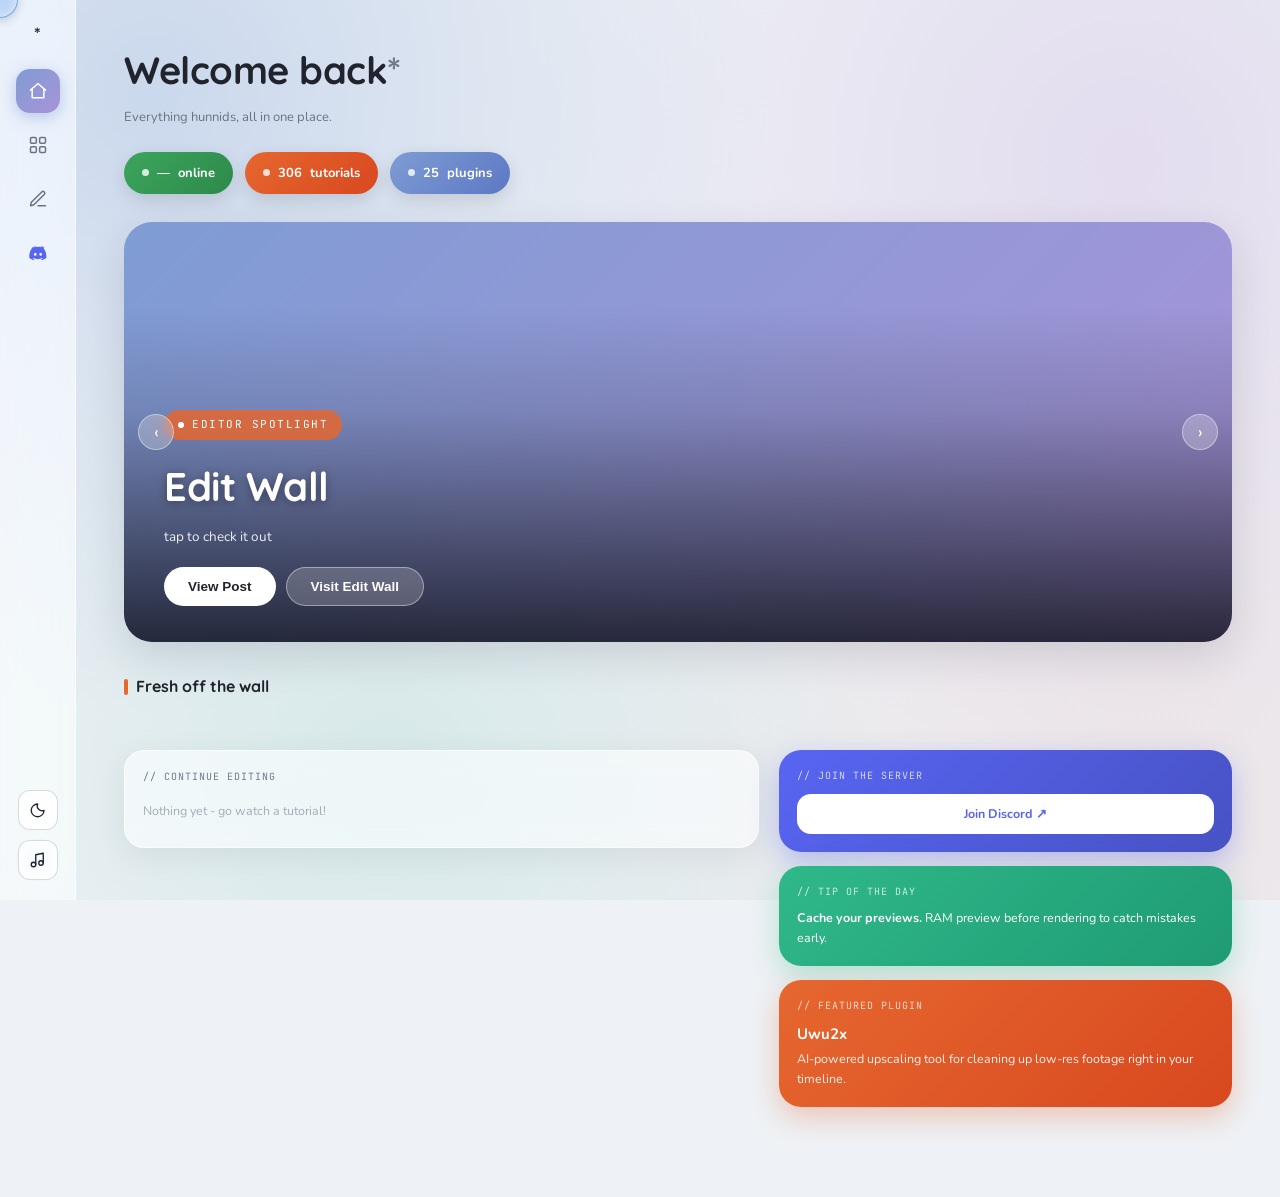
==== commit 94c81f29: "Add files via upload" ====
--- a/index.html
+++ b/index.html
@@ -284,17 +284,17 @@
       </div>
 
       <div class="widget-stack">
-        <div class="w-card">
+        <div class="w-card discord-card">
           <div class="w-label">// join the server</div>
           <div id="discord-widget-hub">
-            <div class="discord-online-row"><span style="width:7px;height:7px;border-radius:50%;background:var(--text-muted);"></span> loading...</div>
+            <div class="discord-online-row"><span style="width:7px;height:7px;border-radius:50%;background:rgba(255,255,255,0.6);"></span> loading...</div>
           </div>
         </div>
-        <div class="w-card">
+        <div class="w-card tip-card">
           <div class="w-label">// tip of the day</div>
           <div class="tip-text" id="tip-text">Loading...</div>
         </div>
-        <a class="w-card" href="resources.html" id="plugin-card">
+        <a class="w-card plugin-card" href="resources.html" id="plugin-card">
           <div class="w-label">// featured plugin</div>
           <div class="plugin-name" id="plugin-name">Loading...</div>
           <div class="plugin-text" id="plugin-text"></div>
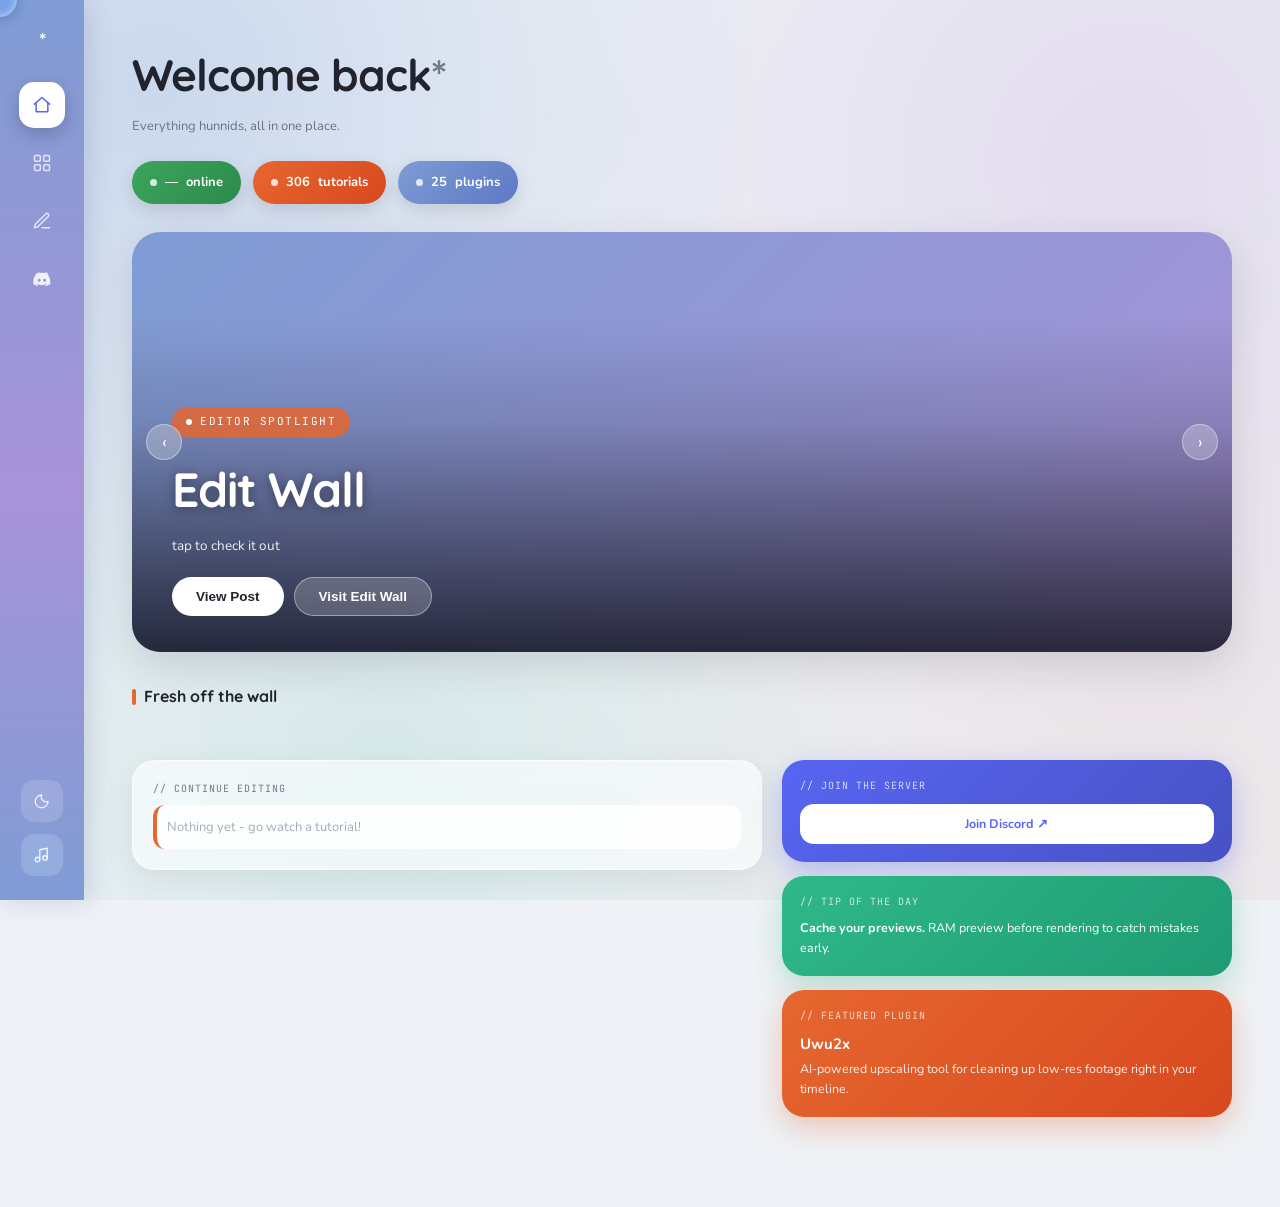
==== commit 3feba78b: "Add files via upload" ====
--- a/index.html
+++ b/index.html
@@ -66,22 +66,23 @@
     .shell { display: flex; min-height: 100vh; }
 
     .rail {
-      width: 76px; flex-shrink: 0; display: flex; flex-direction: column; align-items: center;
-      gap: 10px; padding: 20px 0; background: var(--bg-card); backdrop-filter: blur(16px) saturate(150%);
-      border-right: 1px solid var(--border); position: sticky; top: 0; height: 100vh;
-    }
-    .rail-brand { font-family: 'Quicksand', sans-serif; font-weight: 700; font-size: 18px; color: var(--brown-dim); margin-bottom: 10px; }
+      width: 84px; flex-shrink: 0; display: flex; flex-direction: column; align-items: center;
+      gap: 12px; padding: 24px 0; background: linear-gradient(180deg, #7f9cd4, #a893d8 55%, #7f9cd4);
+      position: sticky; top: 0; height: 100vh; box-shadow: 4px 0 24px rgba(90,110,170,0.25);
+    }
+    .rail-brand { font-family: 'Quicksand', sans-serif; font-weight: 700; font-size: 20px; color: #fff; margin-bottom: 14px; }
     .rail-icon {
-      width: 44px; height: 44px; border-radius: 14px; display: flex; align-items: center; justify-content: center;
-      color: var(--text-secondary); transition: all 0.15s; position: relative;
-    }
-    .rail-icon:hover { background: var(--bg-hover); color: var(--brown-dim); }
-    .rail-icon.active { background: linear-gradient(135deg, #7f9cd4, #a893d8); color: #fff; box-shadow: 0 4px 16px rgba(127,156,212,0.5); }
+      width: 46px; height: 46px; border-radius: 15px; display: flex; align-items: center; justify-content: center;
+      color: rgba(255,255,255,0.75); transition: all 0.15s; position: relative;
+    }
+    .rail-icon:hover { background: rgba(255,255,255,0.18); color: #fff; }
+    .rail-icon.active { background: #fff; color: #5865F2; box-shadow: 0 6px 18px rgba(0,0,0,0.2); }
     .rail-spacer { flex: 1; }
-    .rail-icon.discord-icon { color: #5865F2; }
+    .rail-icon.discord-icon { color: rgba(255,255,255,0.85); }
+    .rail-icon.discord-icon:hover { color: #fff; }
 
     .main-col { flex: 1; min-width: 0; padding: 40px 48px 90px; max-width: 1400px; margin: 0 auto; }
-    .hub-greeting { font-family: 'Quicksand', sans-serif; font-size: 38px; font-weight: 700; color: var(--brown-dim); margin-bottom: 6px; letter-spacing: -0.5px; }
+    .hub-greeting { font-family: 'Quicksand', sans-serif; font-size: 44px; font-weight: 700; color: var(--brown-dim); margin-bottom: 6px; letter-spacing: -1px; }
     .hub-greeting span { color: var(--brown-light); }
     .hub-sub { font-size: 13px; color: var(--text-secondary); margin-bottom: 24px; }
 
@@ -112,7 +113,7 @@
     }
     .hero-pulse { width: 6px; height: 6px; border-radius: 50%; background: #fff; animation: pulseDot 1.6s ease-in-out infinite; }
     @keyframes pulseDot { 0%,100%{opacity:1} 50%{opacity:0.35} }
-    .hero-title { font-family: 'Quicksand', sans-serif; font-size: 40px; font-weight: 700; color: #fff; text-shadow: 0 2px 10px rgba(0,0,0,0.35); margin-bottom: 8px; letter-spacing: -0.5px; }
+    .hero-title { font-family: 'Quicksand', sans-serif; font-size: 48px; font-weight: 700; color: #fff; text-shadow: 0 2px 12px rgba(0,0,0,0.4); margin-bottom: 8px; letter-spacing: -1px; }
     .hero-meta { font-size: 13.5px; color: rgba(255,255,255,0.9); margin-bottom: 20px; }
     .hero-actions { display: flex; gap: 10px; }
     .hero-btn {
@@ -141,14 +142,20 @@
     .strip-label::before { content: ''; width: 4px; height: 16px; border-radius: 3px; background: #e6672f; }
     .strip-row { display: flex; gap: 14px; overflow-x: auto; padding-bottom: 8px; scrollbar-width: thin; }
     .strip-card {
-      flex-shrink: 0; width: 190px; border-radius: 18px; overflow: hidden; background: var(--bg-card);
+      flex-shrink: 0; width: 210px; border-radius: 20px; overflow: hidden; background: var(--bg-card);
       border: 1px solid var(--border); box-shadow: var(--shadow-soft); cursor: pointer; transition: transform 0.15s, background-color 0.35s;
-    }
-    .strip-card:hover { transform: translateY(-4px); box-shadow: var(--shadow-pop); }
-    .strip-card img { width: 100%; height: 140px; object-fit: cover; display: block; }
-    .strip-card-info { padding: 10px 12px; font-size: 12px; }
-    .strip-card-user { font-weight: 700; color: var(--text-primary); white-space: nowrap; overflow: hidden; text-overflow: ellipsis; font-size: 13px; }
-    .strip-card-stats { color: var(--text-muted); font-family: 'JetBrains Mono', monospace; font-size: 10.5px; margin-top: 3px; }
+      position: relative;
+    }
+    .strip-card:hover { transform: translateY(-5px); box-shadow: var(--shadow-pop); }
+    .strip-card img { width: 100%; height: 155px; object-fit: cover; display: block; }
+    .strip-card-tag {
+      position: absolute; top: 10px; left: 10px; background: rgba(230,103,47,0.9); color: #fff;
+      font-family: 'JetBrains Mono', monospace; font-size: 9px; font-weight: 700; text-transform: uppercase;
+      padding: 4px 10px; border-radius: 12px; backdrop-filter: blur(4px);
+    }
+    .strip-card-info { padding: 12px 14px; font-size: 12px; }
+    .strip-card-user { font-weight: 700; color: var(--text-primary); white-space: nowrap; overflow: hidden; text-overflow: ellipsis; font-size: 14px; }
+    .strip-card-stats { color: var(--text-muted); font-family: 'JetBrains Mono', monospace; font-size: 11px; margin-top: 4px; }
 
     /* ── lower split: continue editing + widget stack ── */
     .lower-split { display: grid; grid-template-columns: 1.4fr 1fr; gap: 20px; margin-top: 28px; align-items: start; }
@@ -156,14 +163,16 @@
 
     .ce-mini-card {
       background: var(--bg-card); backdrop-filter: blur(14px) saturate(150%); border: 1px solid var(--border);
-      border-radius: 20px; padding: 18px; box-shadow: var(--shadow-soft);
-    }
-    .ce-mini-row { display: flex; align-items: center; gap: 10px; padding: 8px 0; border-bottom: 1px solid var(--border); font-size: 12.5px; }
-    .ce-mini-row:last-child { border-bottom: none; }
+      border-radius: 22px; padding: 20px; box-shadow: var(--shadow-soft);
+    }
+    .ce-mini-row {
+      display: flex; align-items: center; gap: 12px; padding: 12px 10px; font-size: 13px;
+      border-radius: 12px; border-left: 4px solid #e6672f; margin-bottom: 8px; background: var(--bg-hover);
+    }
+    .ce-mini-row:last-child { margin-bottom: 0; }
     .ce-mini-badge {
-      font-family: 'JetBrains Mono', monospace; font-size: 9px; font-weight: 700; text-transform: uppercase;
-      color: var(--brown-light); background: var(--bg-hover); border: 1px solid var(--border-hover);
-      border-radius: 6px; padding: 3px 6px; flex-shrink: 0;
+      font-family: 'JetBrains Mono', monospace; font-size: 9.5px; font-weight: 700; text-transform: uppercase;
+      color: #fff; background: #e6672f; border-radius: 6px; padding: 4px 8px; flex-shrink: 0;
     }
     .ce-mini-title { font-weight: 700; white-space: nowrap; overflow: hidden; text-overflow: ellipsis; }
 
@@ -204,9 +213,10 @@
 
     .toggle-row { display: flex; gap: 8px; margin-top: 4px; }
     .rail-toggle {
-      width: 40px; height: 40px; border-radius: 12px; border: 1px solid var(--border-hover); background: var(--bg-hover);
-      color: var(--brown-dim); cursor: pointer; display: flex; align-items: center; justify-content: center; position: relative; overflow: visible;
-    }
+      width: 42px; height: 42px; border-radius: 13px; border: none; background: rgba(255,255,255,0.15);
+      color: rgba(255,255,255,0.85); cursor: pointer; display: flex; align-items: center; justify-content: center; position: relative; overflow: visible;
+    }
+    .rail-toggle:hover { background: rgba(255,255,255,0.25); color: #fff; }
 
     @media (max-width: 700px) {
       .rail { display: none; }
@@ -388,6 +398,7 @@
       strip.innerHTML = heroPosts.map(p => `
         <div class="strip-card" onclick="location.href='edit-wall.html'">
           <img src="${p.image_url}" alt="" loading="lazy" />
+          <div class="strip-card-tag">${p.source === 'artwall' ? 'Art' : 'Edit'}</div>
           <div class="strip-card-info">
             <div class="strip-card-user">${escapeHtml(p.username || 'unknown')}</div>
             <div class="strip-card-stats">♥ ${p.like_count} · 💬 ${p.comment_count}</div>
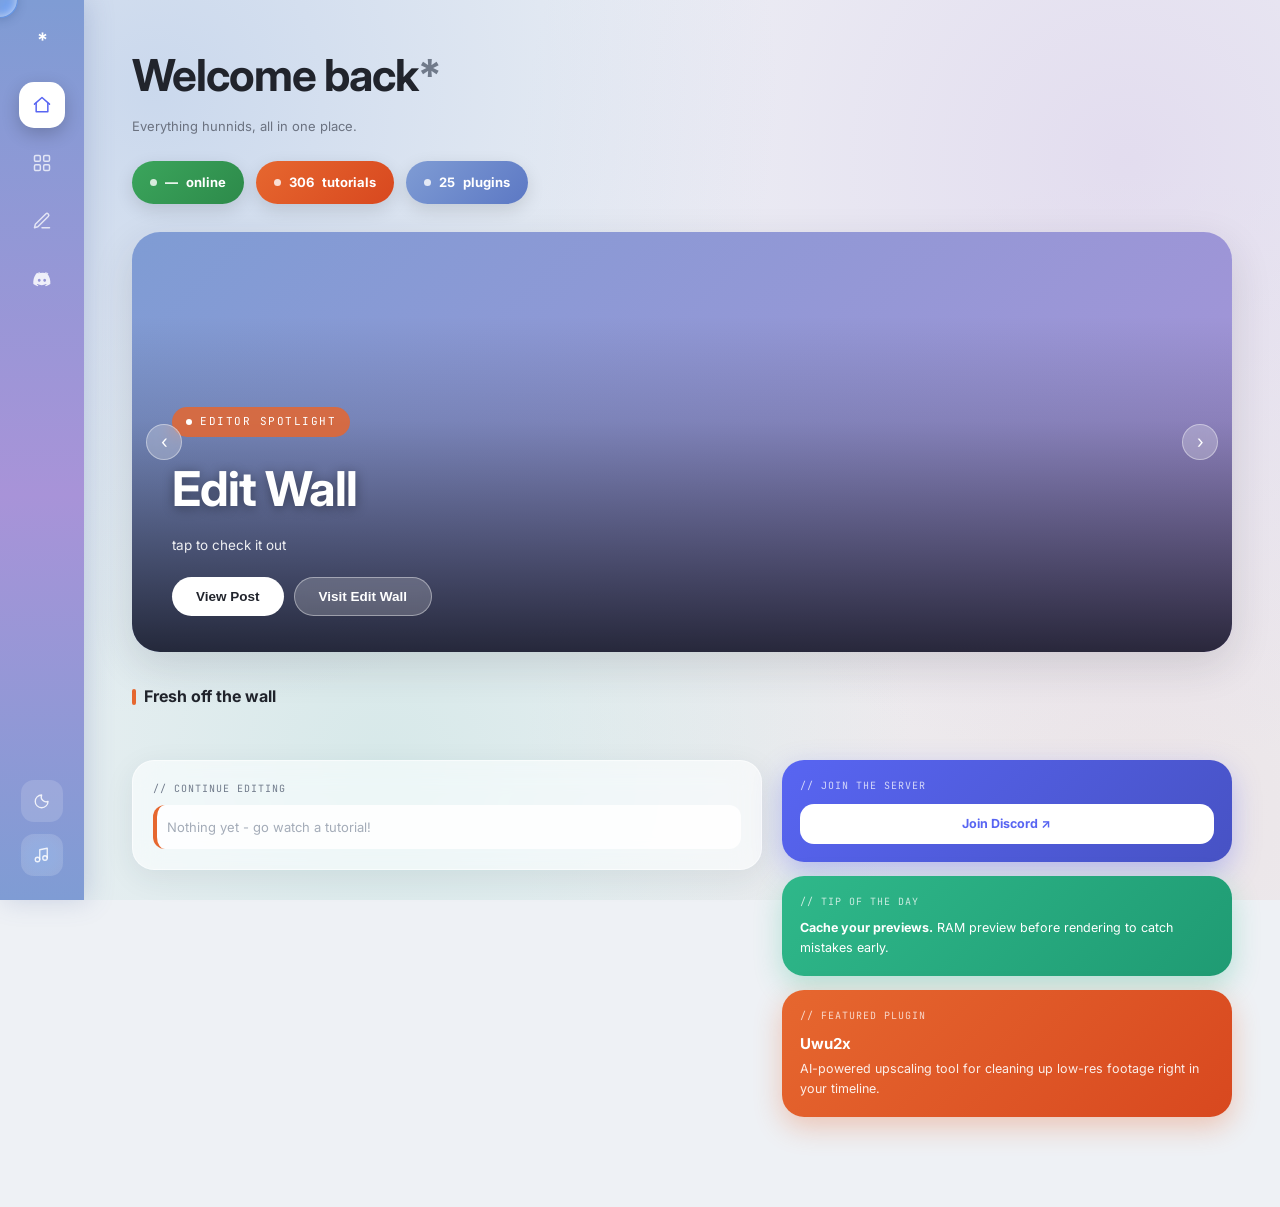
==== commit c3ab1d5e: "Add files via upload" ====
--- a/index.html
+++ b/index.html
@@ -8,7 +8,7 @@
   <!-- Cloudflare Web Analytics --><script type='module' src='https://static.cloudflareinsights.com/beacon.min.js' data-cf-beacon='{"token": "41faa7d6bbb0425a99de71b7d1bb3deb"}'></script><!-- End Cloudflare Web Analytics -->
   <title>hunnids*</title>
   <style>
-    @import url('https://fonts.googleapis.com/css2?family=Quicksand:wght@500;600;700&family=Nunito:wght@400;500;600;700&family=JetBrains+Mono:wght@400;500&display=swap');
+    @import url('https://fonts.googleapis.com/css2?family=Inter:wght@400;500;600;700;800&family=JetBrains+Mono:wght@400;500&display=swap');
 
     :root {
       --bg: #eef1f5;
@@ -37,7 +37,7 @@
         radial-gradient(circle at 90% 90%, rgba(230,200,200,0.30) 0%, transparent 45%);
       background-attachment: fixed;
       color: var(--text-primary);
-      font-family: 'Nunito', sans-serif;
+      font-family: 'Inter', sans-serif;
       font-size: 14px;
       line-height: 1.6;
       min-height: 100vh;
@@ -70,7 +70,7 @@
       gap: 12px; padding: 24px 0; background: linear-gradient(180deg, #7f9cd4, #a893d8 55%, #7f9cd4);
       position: sticky; top: 0; height: 100vh; box-shadow: 4px 0 24px rgba(90,110,170,0.25);
     }
-    .rail-brand { font-family: 'Quicksand', sans-serif; font-weight: 700; font-size: 20px; color: #fff; margin-bottom: 14px; }
+    .rail-brand { font-family: 'Inter', sans-serif; font-weight: 700; font-size: 20px; color: #fff; margin-bottom: 14px; }
     .rail-icon {
       width: 46px; height: 46px; border-radius: 15px; display: flex; align-items: center; justify-content: center;
       color: rgba(255,255,255,0.75); transition: all 0.15s; position: relative;
@@ -82,7 +82,7 @@
     .rail-icon.discord-icon:hover { color: #fff; }
 
     .main-col { flex: 1; min-width: 0; padding: 40px 48px 90px; max-width: 1400px; margin: 0 auto; }
-    .hub-greeting { font-family: 'Quicksand', sans-serif; font-size: 44px; font-weight: 700; color: var(--brown-dim); margin-bottom: 6px; letter-spacing: -1px; }
+    .hub-greeting { font-family: 'Inter', sans-serif; font-size: 44px; font-weight: 700; color: var(--brown-dim); margin-bottom: 6px; letter-spacing: -1px; }
     .hub-greeting span { color: var(--brown-light); }
     .hub-sub { font-size: 13px; color: var(--text-secondary); margin-bottom: 24px; }
 
@@ -113,7 +113,7 @@
     }
     .hero-pulse { width: 6px; height: 6px; border-radius: 50%; background: #fff; animation: pulseDot 1.6s ease-in-out infinite; }
     @keyframes pulseDot { 0%,100%{opacity:1} 50%{opacity:0.35} }
-    .hero-title { font-family: 'Quicksand', sans-serif; font-size: 48px; font-weight: 700; color: #fff; text-shadow: 0 2px 12px rgba(0,0,0,0.4); margin-bottom: 8px; letter-spacing: -1px; }
+    .hero-title { font-family: 'Inter', sans-serif; font-size: 48px; font-weight: 700; color: #fff; text-shadow: 0 2px 12px rgba(0,0,0,0.4); margin-bottom: 8px; letter-spacing: -1px; }
     .hero-meta { font-size: 13.5px; color: rgba(255,255,255,0.9); margin-bottom: 20px; }
     .hero-actions { display: flex; gap: 10px; }
     .hero-btn {
@@ -136,7 +136,7 @@
 
     /* ── horizontal scroll strip ── */
     .strip-label {
-      display: flex; align-items: center; gap: 8px; font-family: 'Quicksand', sans-serif; font-size: 16px; font-weight: 700;
+      display: flex; align-items: center; gap: 8px; font-family: 'Inter', sans-serif; font-size: 16px; font-weight: 700;
       color: var(--brown-dim); margin: 32px 0 14px;
     }
     .strip-label::before { content: ''; width: 4px; height: 16px; border-radius: 3px; background: #e6672f; }
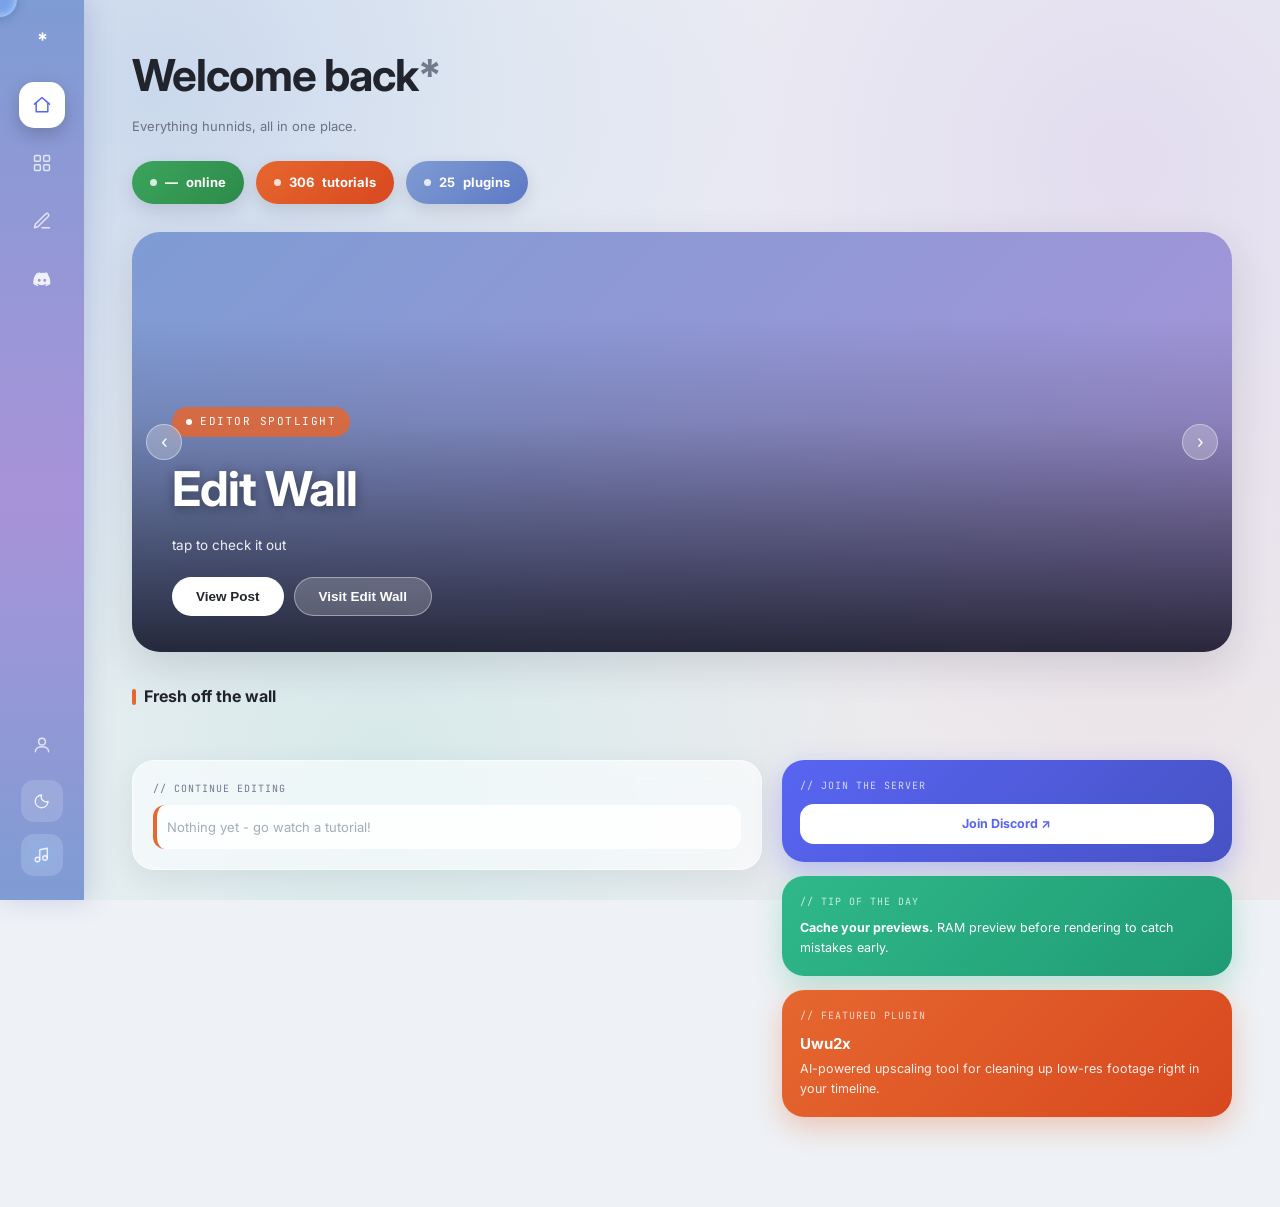
==== commit c5ee9aba: "Add files via upload" ====
--- a/index.html
+++ b/index.html
@@ -244,6 +244,9 @@
       <svg viewBox="0 0 24 24" width="20" height="20" fill="currentColor"><path d="M20.3 5.3A17.6 17.6 0 0 0 15.9 4l-.3.6a12.9 12.9 0 0 1 3.7 1.4 15.5 15.5 0 0 0-13.2 0 12 12 0 0 1 3.7-1.4L9.5 4a17.5 17.5 0 0 0-4.4 1.3C2 9.6 1.3 13.8 1.6 18a17.7 17.7 0 0 0 5.3 2.6l.8-1.2a11.6 11.6 0 0 1-1.9-.9l.5-.4a12.6 12.6 0 0 0 10.8 0l.5.4a11.6 11.6 0 0 1-1.9.9l.8 1.2A17.6 17.6 0 0 0 22 18c.4-4.8-.8-9-3.7-12.7ZM8.7 15.4c-.9 0-1.7-.9-1.7-1.9s.7-1.9 1.7-1.9 1.7.9 1.7 1.9-.8 1.9-1.7 1.9Zm6.5 0c-.9 0-1.7-.9-1.7-1.9s.7-1.9 1.7-1.9 1.7.9 1.7 1.9-.7 1.9-1.7 1.9Z"/></svg>
     </a>
     <div class="rail-spacer"></div>
+    <a class="rail-icon" href="#" id="rail-profile-slot" title="Loading...">
+      <svg viewBox="0 0 24 24" width="20" height="20" fill="none" stroke="currentColor" stroke-width="1.8" stroke-linecap="round" stroke-linejoin="round"><circle cx="12" cy="8" r="4"/><path d="M4 20c0-4 4-6 8-6s8 2 8 6"/></svg>
+    </a>
     <button class="rail-icon rail-toggle" onclick="toggleDark()" id="dark-toggle" title="Toggle dark mode">
       <svg class="theme-icon theme-icon--moon" viewBox="0 0 24 24" width="18" height="18" fill="none" stroke="currentColor" stroke-width="1.8" stroke-linecap="round" stroke-linejoin="round"><path d="M20 12.5A8.5 8.5 0 1 1 11.5 4a6.5 6.5 0 0 0 8.5 8.5z"/></svg>
       <svg class="theme-icon theme-icon--sun" viewBox="0 0 24 24" width="18" height="18" fill="none" stroke="currentColor" stroke-width="1.8" stroke-linecap="round" stroke-linejoin="round" style="display:none"><circle cx="12" cy="12" r="4"/><path d="M12 2v2M12 20v2M4 12H2M22 12h-2M5 5l1.4 1.4M17.6 17.6L19 19M19 5l-1.4 1.4M6.4 17.6L5 19"/></svg>
@@ -314,6 +317,7 @@
   </div>
 </div>
 
+<script src="auth.js"></script>
 <script>
   function toggleDark() {
     const isDark = document.body.classList.toggle('dark-mode');
@@ -341,6 +345,28 @@
   function escapeHtml(str) {
     return (str || '').replace(/[&<>"']/g, c => ({'&':'&amp;','<':'&lt;','>':'&gt;','"':'&quot;',"'":'&#39;'}[c]));
   }
+
+  // ── Rail profile/login slot ──
+  (function setupRailProfile() {
+    const slot = document.getElementById('rail-profile-slot');
+    if (!slot) return;
+    if (token) {
+      let avatarUrl = null;
+      try { avatarUrl = JSON.parse(atob(token.split('.')[1])).avatar_url; } catch (e) {}
+      slot.href = 'profile.html';
+      slot.title = 'Your profile';
+      if (avatarUrl) {
+        slot.innerHTML = `<img src="${avatarUrl}" alt="" style="width:32px; height:32px; border-radius:50%; object-fit:cover;" />`;
+      }
+    } else {
+      slot.href = '#';
+      slot.title = 'Log in with Discord';
+      slot.addEventListener('click', (e) => {
+        e.preventDefault();
+        if (window.HunnidsAuth) window.HunnidsAuth.loginWithDiscord();
+      });
+    }
+  })();
 
   // ── Hero carousel: top 5 most recent Edit Wall posts ──
   let heroPosts = [];
